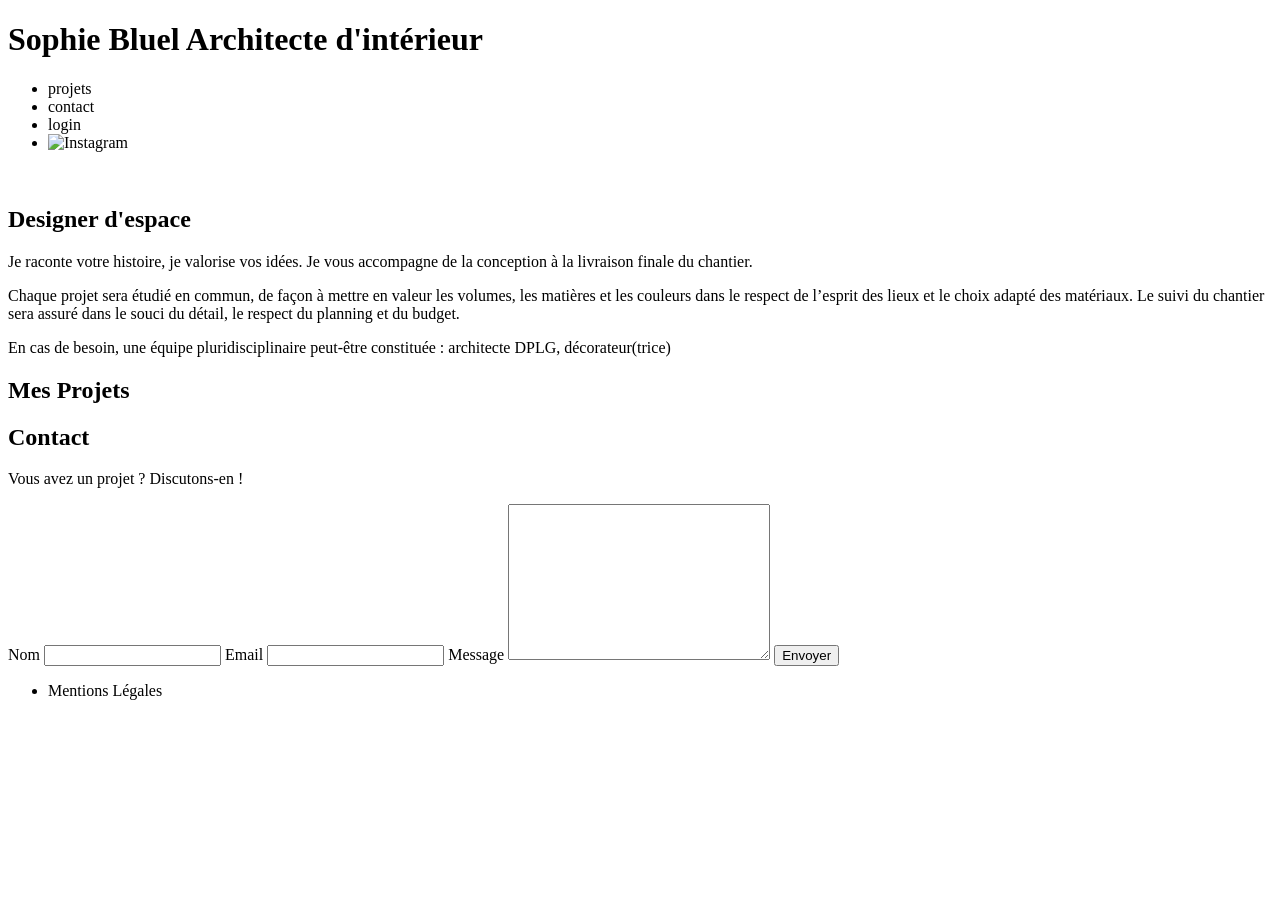
==== FrontEnd/index.html @ 864c0a17 "Base du code fournit + etape 0; 1 et 2" ====
<!DOCTYPE html>
<html lang="fr">

<head>
	<meta charset="UTF-8">
	<title>Sophie Bluel - Architecte d'intérieur</title>
	<meta name="viewport" content="width=device-width, initial-scale=1.0">
	<link rel="preconnect" href="https://fonts.googleapis.com">
	<link rel="preconnect" href="https://fonts.gstatic.com" crossorigin>
	<link href="https://fonts.googleapis.com/css2?family=Syne:wght@700;800&family=Work+Sans&display=swap"
		rel="stylesheet">
	<meta name="description" content="">
	<link rel="stylesheet" href="./assets/style.css">
</head>

<body>
	<header>
		<h1>Sophie Bluel <span>Architecte d'intérieur</span></h1>
		<nav>
			<ul>
				<li>projets</li>
				<li>contact</li>
				<li>login</li>
				<li><img src="./assets/icons/instagram.png" alt="Instagram"></li>
			</ul>
		</nav>
	</header>
	<main>
		<section id="introduction">
			<figure>
				<img src="./assets/images/sophie-bluel.png" alt="">
			</figure>
			<article>
				<h2>Designer d'espace</h2>
				<p>Je raconte votre histoire, je valorise vos idées. Je vous accompagne de la conception à la livraison
					finale du chantier.</p>
				<p>Chaque projet sera étudié en commun, de façon à mettre en valeur les volumes, les matières et les
					couleurs dans le respect de l’esprit des lieux et le choix adapté des matériaux. Le suivi du
					chantier sera assuré dans le souci du détail, le respect du planning et du budget.</p>
				<p>En cas de besoin, une équipe pluridisciplinaire peut-être constituée : architecte DPLG,
					décorateur(trice)</p>
			</article>
		</section>
		<section id="portfolio">
			<h2>Mes Projets</h2>
			<div class="gallery">
			</div>
		</section>
		<section id="contact">
			<h2>Contact</h2>
			<p>Vous avez un projet ? Discutons-en !</p>
			<form action="#" method="post">
				<label for="name">Nom</label>
				<input type="text" name="name" id="name">
				<label for="email">Email</label>
				<input type="email" name="email" id="email">
				<label for="message">Message</label>
				<textarea name="message" id="message" cols="30" rows="10"></textarea>
				<input type="submit" value="Envoyer">
			</form>
		</section>
	</main>

	<footer>
		<nav>
			<ul>
				<li>Mentions Légales</li>
			</ul>
		</nav>
	</footer>
	<script src="./script.js"></script>
</body>

</html>
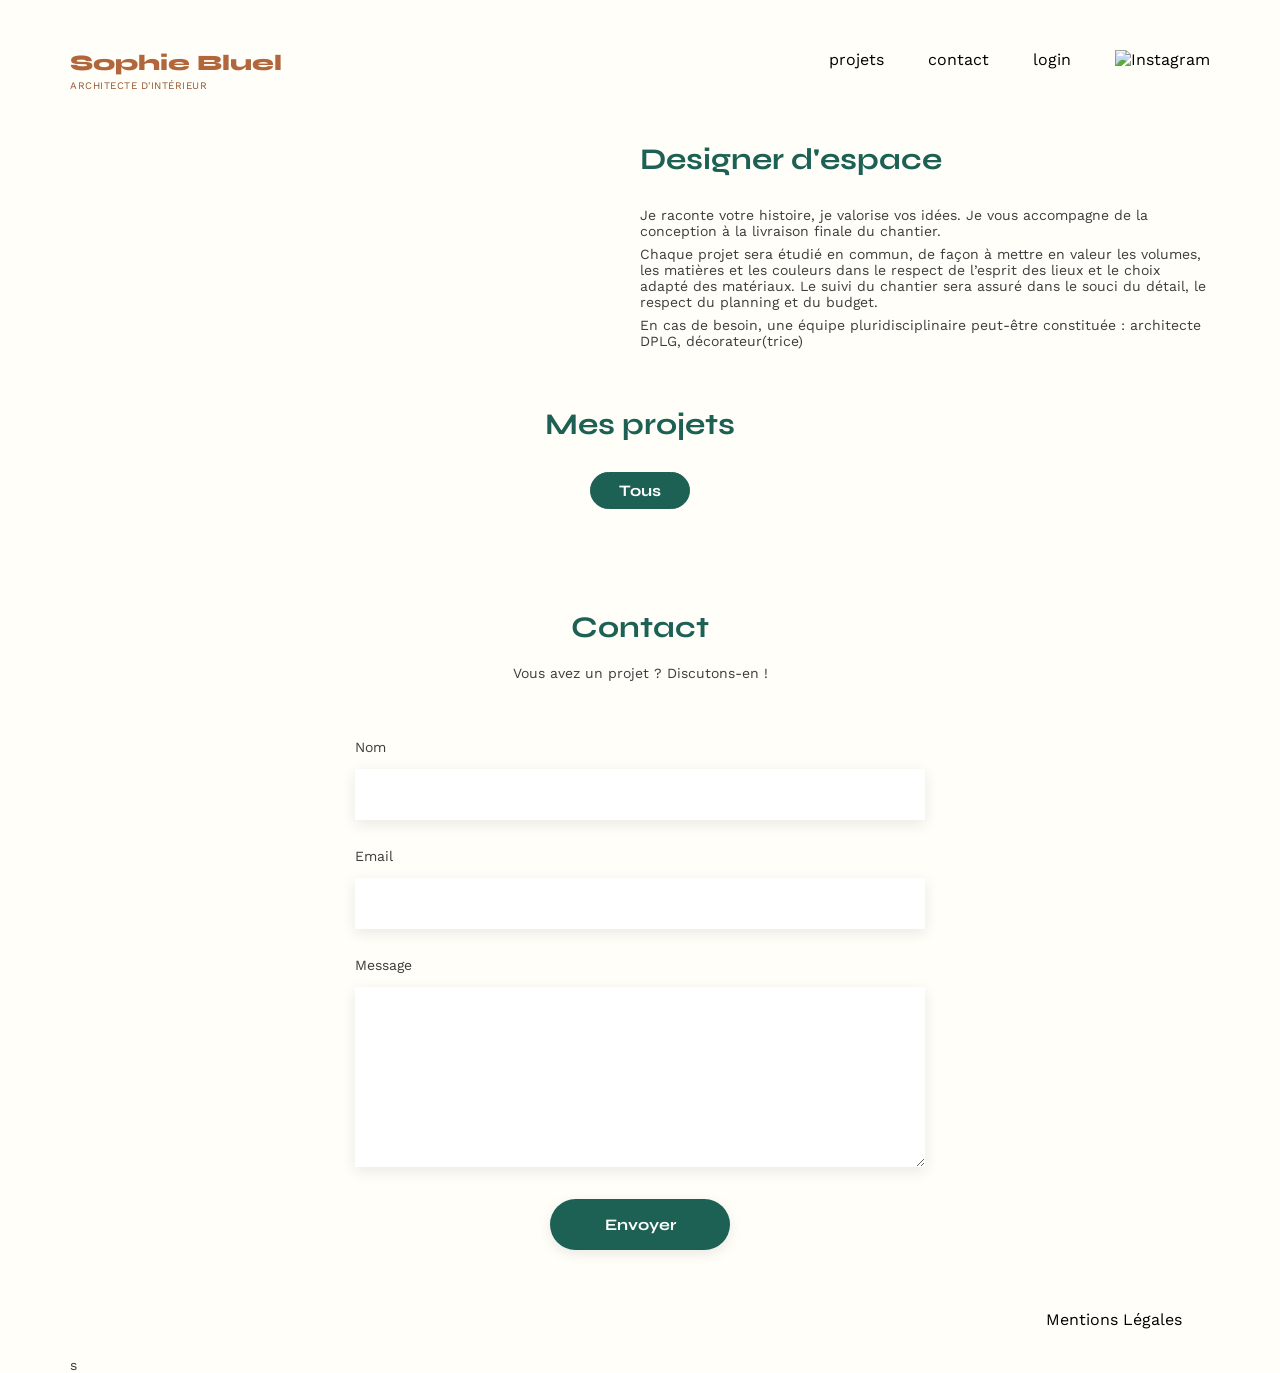
==== commit b32638f5: "Etape 3 et 4 ok + css ameliorés" ====
--- a/FrontEnd/index.html
+++ b/FrontEnd/index.html
@@ -42,7 +42,9 @@
 			</article>
 		</section>
 		<section id="portfolio">
-			<h2>Mes Projets</h2>
+			<h2>Mes projets</h2>
+			<div class="filters">
+			</div>
 			<div class="gallery">
 			</div>
 		</section>
@@ -68,6 +70,7 @@
 			</ul>
 		</nav>
 	</footer>
+	<script src="./api.js"></script>s
 	<script src="./script.js"></script>
 </body>
 
--- a/FrontEnd/assets/style.css
+++ b/FrontEnd/assets/style.css
@@ -0,0 +1,333 @@
+/* http://meyerweb.com/eric/tools/css/reset/
+   v2.0 | 20110126
+   License: none (public domain)
+*/
+
+html,
+body,
+div,
+span,
+applet,
+object,
+iframe,
+h1,
+h2,
+h3,
+h4,
+h5,
+h6,
+p,
+blockquote,
+pre,
+a,
+abbr,
+acronym,
+address,
+big,
+cite,
+code,
+del,
+dfn,
+em,
+img,
+ins,
+kbd,
+q,
+s,
+samp,
+small,
+strike,
+strong,
+sub,
+sup,
+tt,
+var,
+b,
+u,
+i,
+center,
+dl,
+dt,
+dd,
+ol,
+ul,
+li,
+fieldset,
+form,
+label,
+legend,
+table,
+caption,
+tbody,
+tfoot,
+thead,
+tr,
+th,
+td,
+article,
+aside,
+canvas,
+details,
+embed,
+figure,
+figcaption,
+footer,
+header,
+hgroup,
+menu,
+nav,
+output,
+ruby,
+section,
+summary,
+time,
+mark,
+audio,
+video {
+  margin: 0;
+  padding: 0;
+  border: 0;
+  font-size: 100%;
+  font: inherit;
+  vertical-align: baseline;
+}
+
+/* HTML5 display-role reset for older browsers */
+article,
+aside,
+details,
+figcaption,
+figure,
+footer,
+header,
+hgroup,
+menu,
+nav,
+section {
+  display: block;
+}
+body {
+  line-height: 1;
+}
+ol,
+ul {
+  list-style: none;
+}
+blockquote,
+q {
+  quotes: none;
+}
+blockquote:before,
+blockquote:after,
+q:before,
+q:after {
+  content: "";
+  content: none;
+}
+table {
+  border-collapse: collapse;
+  border-spacing: 0;
+}
+/** end reset css**/
+
+/* Général */
+
+body {
+  max-width: 1140px;
+  margin: auto;
+  font-family: "Work Sans", sans-serif;
+  font-size: 14px;
+  line-height: normal;
+  background-color: #fffef8;
+  color: #3d3d3d;
+}
+
+/* Header */
+
+header {
+  display: flex;
+  justify-content: space-between;
+  margin: 50px 0;
+}
+
+section {
+  margin: 50px 0;
+}
+
+h1 {
+  display: flex;
+  flex-direction: column;
+  gap: 4px;
+  font-family: "Syne", sans-serif;
+  font-size: 22px;
+  font-weight: 800;
+  color: #b1663c;
+}
+
+h1 > span {
+  font-family: "Work Sans", sans-serif;
+  font-size: 10px;
+  font-weight: 400;
+  letter-spacing: 0.5px;
+  text-transform: uppercase;
+  color: #93532f;
+}
+
+h2 {
+  font-family: "Syne", sans-serif;
+  font-weight: 700;
+  font-size: 30px;
+  color: #1d6154;
+}
+
+nav ul {
+  display: flex;
+  align-items: center;
+  gap: 44px;
+  list-style-type: none;
+  color: #000000;
+}
+
+nav li {
+  font-size: 16px;
+}
+
+li:hover {
+  color: #b1663c;
+}
+
+/* Introduction */
+
+#introduction {
+  display: flex;
+  align-items: center;
+}
+
+#introduction figure {
+  flex: 1;
+}
+
+#introduction img {
+  display: block;
+  margin: auto;
+  width: 80%;
+}
+
+#introduction article {
+  flex: 1;
+}
+
+#introduction h2 {
+  margin-bottom: 30px;
+}
+
+#introduction p {
+  margin-bottom: 7px;
+}
+
+/* Portfolio */
+
+#portfolio h2 {
+  text-align: center;
+  margin-bottom: 30px;
+}
+
+.filters {
+  display: flex;
+  justify-content: center;
+  gap: 10px;
+  margin-bottom: 50px;
+}
+
+.filter-button {
+  box-sizing: border-box;
+  height: 37px;
+  min-width: 100px;
+  padding: 0 12px;
+  font-family: "Syne", sans-serif;
+  font-weight: 700;
+  font-size: 16px;
+  color: #1d6154;
+  background-color: white;
+  border: 1px solid #1d6154;
+  border-radius: 60px;
+  cursor: pointer;
+}
+
+.filter-button.active,
+.filter-button:hover {
+  color: white;
+  background-color: #1d6154;
+}
+
+.gallery {
+  width: 100%;
+  display: grid;
+  grid-template-columns: 1fr 1fr 1fr;
+  gap: 20px;
+}
+
+.gallery img {
+  width: 100%;
+}
+
+#contact {
+  width: 50%;
+  margin: auto;
+}
+
+/* Contact  */
+
+#contact > * {
+  text-align: center;
+}
+
+#contact h2 {
+  margin-bottom: 20px;
+}
+
+#contact form {
+  text-align: left;
+  margin-top: 30px;
+  display: flex;
+  flex-direction: column;
+}
+
+#contact input {
+  height: 51px;
+  background-color: #ffffff;
+  font-size: 16px;
+  border: none;
+  box-shadow: 0px 4px 14px rgba(0, 0, 0, 0.09);
+  padding: 0 15px;
+}
+
+#contact label {
+  margin: 28px 0 14px 0;
+}
+
+#contact textarea {
+  background-color: #ffffff;
+  border: none;
+  box-shadow: 0px 4px 14px rgba(0, 0, 0, 0.09);
+  padding: 15px; /* Pour le confort d'écriture */
+}
+
+#contact input[type="submit"] {
+  font-family: "Syne", sans-serif;
+  font-weight: 700;
+  color: white;
+  background-color: #1d6154;
+  margin: 32px auto;
+  width: 180px;
+  text-align: center;
+  border-radius: 60px;
+}
+
+/* Footer */
+
+footer nav ul {
+  display: flex;
+  justify-content: flex-end;
+  margin: 28px;
+}
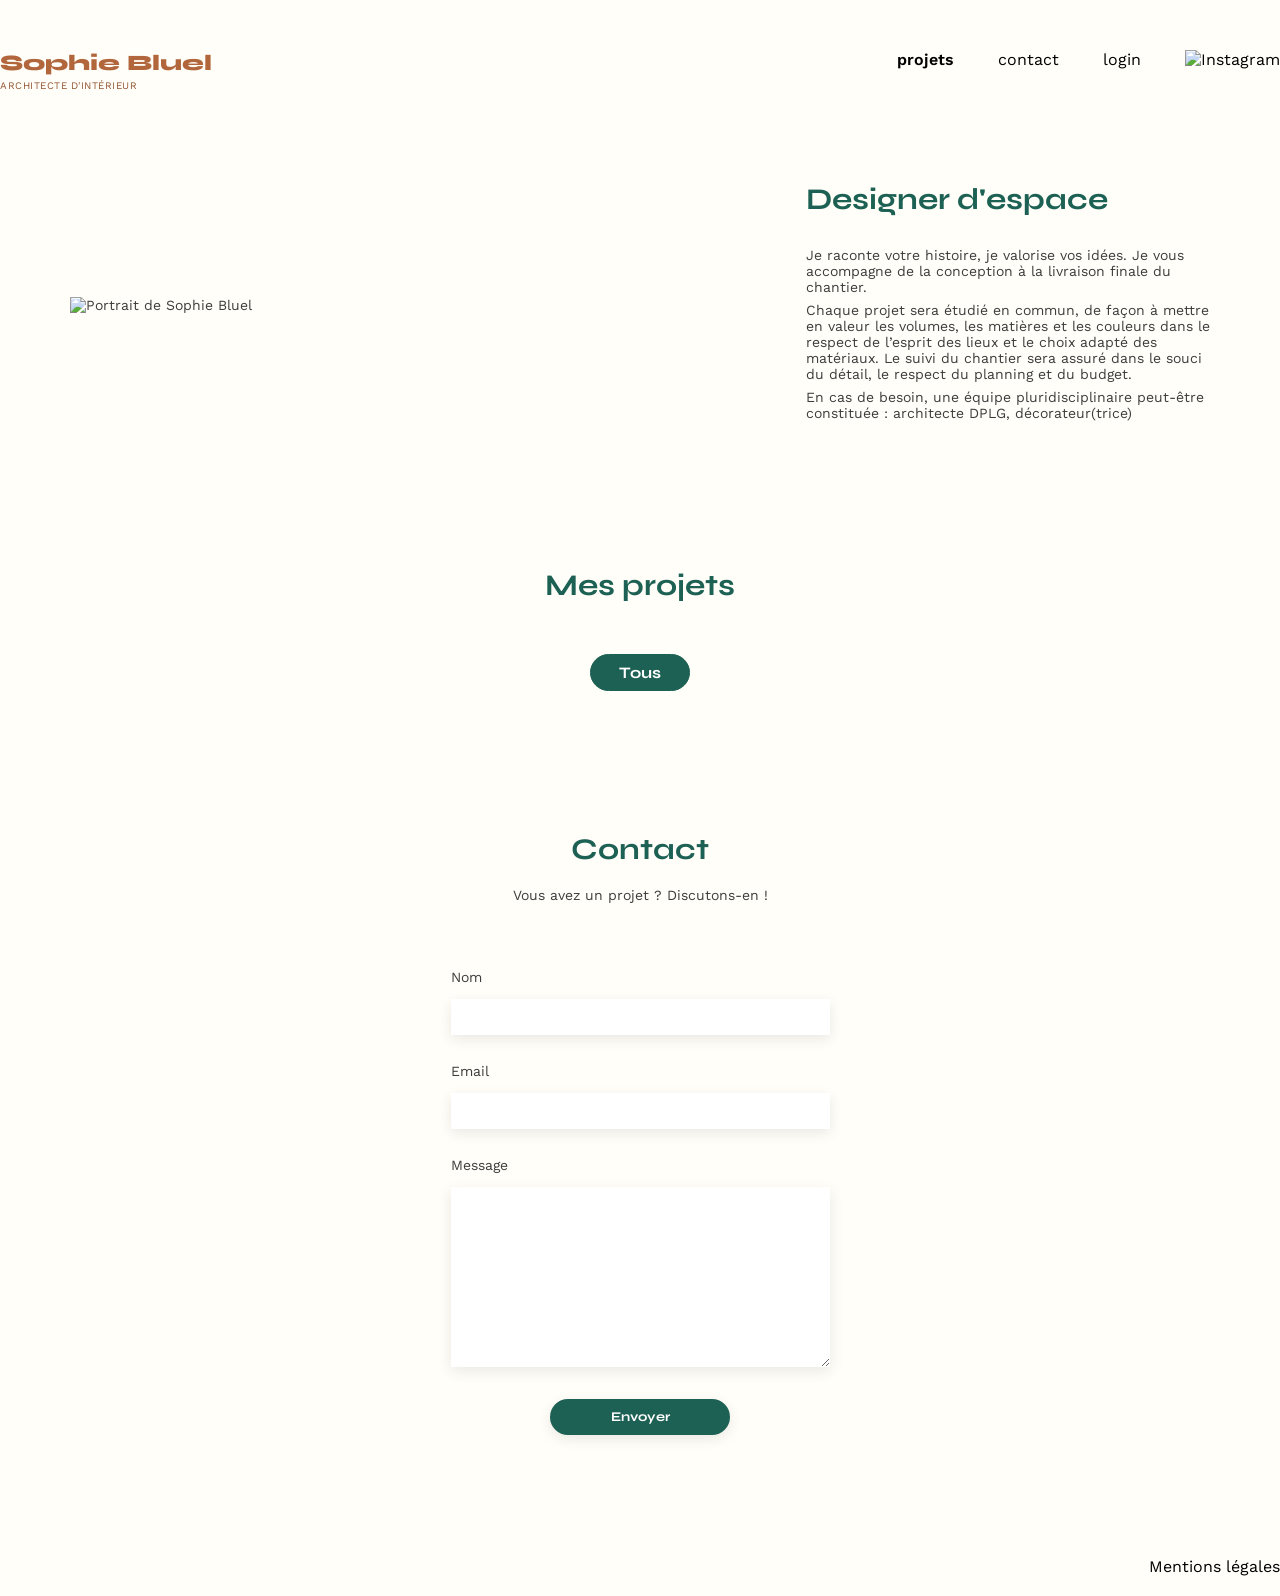
==== commit 8e77e492: "Les étapes 5 validés et css modifiés pour maquette" ====
--- a/FrontEnd/index.html
+++ b/FrontEnd/index.html
@@ -7,9 +7,10 @@
 	<meta name="viewport" content="width=device-width, initial-scale=1.0">
 	<link rel="preconnect" href="https://fonts.googleapis.com">
 	<link rel="preconnect" href="https://fonts.gstatic.com" crossorigin>
+	<link rel="stylesheet" href="https://cdnjs.cloudflare.com/ajax/libs/font-awesome/6.2.1/css/all.min.css">
 	<link href="https://fonts.googleapis.com/css2?family=Syne:wght@700;800&family=Work+Sans&display=swap"
 		rel="stylesheet">
-	<meta name="description" content="">
+	<meta name="description" content="Sophie Bluel, architecte d'intérieur : découvrez ses projets et contactez-la">
 	<link rel="stylesheet" href="./assets/style.css">
 </head>
 
@@ -18,9 +19,9 @@
 		<h1>Sophie Bluel <span>Architecte d'intérieur</span></h1>
 		<nav>
 			<ul>
-				<li>projets</li>
-				<li>contact</li>
-				<li>login</li>
+				<li><a href="index.html" class="active">projets</a></li>
+				<li><a href="#contact">contact</a></li>
+				<li><a href="login.html">login</a></li>
 				<li><img src="./assets/icons/instagram.png" alt="Instagram"></li>
 			</ul>
 		</nav>
@@ -28,7 +29,7 @@
 	<main>
 		<section id="introduction">
 			<figure>
-				<img src="./assets/images/sophie-bluel.png" alt="">
+				<img src="./assets/images/sophie-bluel.png" alt="Portrait de Sophie Bluel">
 			</figure>
 			<article>
 				<h2>Designer d'espace</h2>
@@ -66,11 +67,11 @@
 	<footer>
 		<nav>
 			<ul>
-				<li>Mentions Légales</li>
+				<li>Mentions légales</li>
 			</ul>
 		</nav>
 	</footer>
-	<script src="./api.js"></script>s
+	<script src="./api.js"></script>
 	<script src="./script.js"></script>
 </body>
 
--- a/FrontEnd/assets/style.css
+++ b/FrontEnd/assets/style.css
@@ -130,11 +130,13 @@
 }
 /** end reset css**/
 
+/*Page d'accueil/projets*/
+
 /* Général */
 
 body {
-  max-width: 1140px;
-  margin: auto;
+  height: auto;
+  margin: 0;
   font-family: "Work Sans", sans-serif;
   font-size: 14px;
   line-height: normal;
@@ -142,16 +144,33 @@
   color: #3d3d3d;
 }
 
+header,
+main,
+footer {
+  max-width: 1440px;
+  margin: 0 auto;
+}
+
+h2 {
+  font-family: "Syne", sans-serif;
+  font-weight: 700;
+  font-size: 30px;
+  color: #1d6154;
+}
+
 /* Header */
 
 header {
   display: flex;
   justify-content: space-between;
-  margin: 50px 0;
-}
-
-section {
-  margin: 50px 0;
+  max-width: 1440px;
+  margin: 50px auto;
+}
+
+main section {
+  max-width: 1140px;
+  margin: 90px auto;
+  padding: 0 50px;
 }
 
 h1 {
@@ -173,13 +192,6 @@
   color: #93532f;
 }
 
-h2 {
-  font-family: "Syne", sans-serif;
-  font-weight: 700;
-  font-size: 30px;
-  color: #1d6154;
-}
-
 nav ul {
   display: flex;
   align-items: center;
@@ -192,29 +204,45 @@
   font-size: 16px;
 }
 
+header nav ul li a.active {
+  font-weight: 600;
+}
+
 li:hover {
   color: #b1663c;
 }
 
+nav img {
+  width: 19px;
+  height: auto;
+}
+
+nav a {
+  color: inherit;
+  text-decoration: none;
+}
 /* Introduction */
 
 #introduction {
   display: flex;
   align-items: center;
-}
-
-#introduction figure {
-  flex: 1;
+  justify-content: space-between;
+  gap: 72px;
 }
 
 #introduction img {
   display: block;
   margin: auto;
-  width: 80%;
+  height: auto;
+  width: 463px;
 }
 
 #introduction article {
-  flex: 1;
+  max-width: 404px;
+}
+
+#introduction figure {
+  margin: 0;
 }
 
 #introduction h2 {
@@ -229,7 +257,8 @@
 
 #portfolio h2 {
   text-align: center;
-  margin-bottom: 30px;
+  margin-bottom: 51px;
+  margin-top: 139px;
 }
 
 .filters {
@@ -248,7 +277,7 @@
   font-weight: 700;
   font-size: 16px;
   color: #1d6154;
-  background-color: white;
+  background-color: #fffef8;
   border: 1px solid #1d6154;
   border-radius: 60px;
   cursor: pointer;
@@ -264,37 +293,177 @@
   width: 100%;
   display: grid;
   grid-template-columns: 1fr 1fr 1fr;
-  gap: 20px;
+  gap: 18px;
 }
 
 .gallery img {
   width: 100%;
 }
+
+/* Contact  */
 
 #contact {
   width: 50%;
   margin: auto;
 }
 
-/* Contact  */
-
-#contact > * {
-  text-align: center;
+#contact {
+  max-width: 379px;
+  margin: 90px auto;
 }
 
 #contact h2 {
   margin-bottom: 20px;
 }
 
+#contact h2,
+#contact p {
+  text-align: center;
+}
+
 #contact form {
   text-align: left;
-  margin-top: 30px;
+  margin-top: 38px;
   display: flex;
   flex-direction: column;
 }
 
 #contact input {
-  height: 51px;
+  height: 36px;
+  background-color: #ffffff;
+  border: none;
+  box-shadow: 0px 4px 14px rgba(0, 0, 0, 0.09);
+  padding: 0 15px;
+}
+
+#contact label {
+  margin: 28px 0 14px 0;
+}
+
+#contact textarea {
+  background-color: #ffffff;
+  border: none;
+  box-shadow: 0px 4px 14px rgba(0, 0, 0, 0.09);
+  padding: 15px;
+}
+
+#contact input[type="submit"] {
+  font-family: "Syne", sans-serif;
+  font-weight: 700;
+  color: white;
+  background-color: #1d6154;
+  margin: 32px auto;
+  width: 180px;
+  height: 36px;
+  text-align: center;
+  border-radius: 60px;
+}
+
+/* Footer */
+
+footer {
+  padding-bottom: 20px;
+}
+
+footer nav ul {
+  display: flex;
+  justify-content: flex-end;
+}
+
+/*Page d'accueil mode édition/utilisateur connecté*/
+
+.edit-banner {
+  background-color: #000000;
+  color: #ffffff;
+  width: 100%;
+  height: 59px;
+  display: flex;
+  justify-content: center;
+  align-items: center;
+  gap: 10px;
+  font-family: "Work Sans", sans-serif;
+  font-size: 16px;
+}
+
+#portfolio h2 {
+  display: flex;
+  justify-content: center;
+  align-items: center;
+  gap: 30px;
+}
+
+.btn-edit {
+  background: none;
+  border: none;
+  font-family: "Work Sans", sans-serif;
+  font-size: 14px;
+  font-weight: 400;
+  color: #000000;
+  cursor: pointer;
+  display: flex;
+  align-items: center;
+  gap: 8px;
+}
+
+.btn-edit:hover {
+  text-decoration: underline;
+}
+
+/*PAGE LOGIN*/
+
+body.login-page {
+  display: flex;
+  flex-direction: column;
+  min-height: 100vh;
+}
+
+body.login-page main {
+  flex: 1;
+}
+
+body.login-page header,
+body.login-page footer {
+  width: 100%;
+}
+
+#login {
+  flex: 1;
+  margin-top: 100px; /* 50px (marge du header) + 100px = 150px entre le header et le titre */
+}
+
+#login h2 {
+  text-align: center;
+  font-family: "Syne", sans-serif;
+  font-weight: 700;
+  font-size: 30px;
+  color: #1d6154;
+  margin-bottom: 37px;
+}
+
+#login a {
+  color: #3d3d3d;
+  font-size: 14px;
+  text-decoration: underline;
+}
+
+#login form {
+  text-align: left;
+  display: flex;
+  flex-direction: column;
+  max-width: 379px;
+  margin-left: auto;
+  margin-right: auto;
+}
+
+#login form a {
+  text-align: center;
+  color: #3d3d3d;
+  font-size: 14px;
+  text-decoration: underline;
+}
+
+#login input {
+  height: 36px;
   background-color: #ffffff;
   font-size: 16px;
   border: none;
@@ -302,32 +471,26 @@
   padding: 0 15px;
 }
 
-#contact label {
-  margin: 28px 0 14px 0;
-}
-
-#contact textarea {
-  background-color: #ffffff;
-  border: none;
-  box-shadow: 0px 4px 14px rgba(0, 0, 0, 0.09);
-  padding: 15px; /* Pour le confort d'écriture */
-}
-
-#contact input[type="submit"] {
+#login label {
+  margin: 28px 0 7px 0;
+  font-size: 14px;
+  color: #3d3d3d;
+}
+
+#login label:first-of-type {
+  margin-top: 0;
+}
+
+#login input[type="submit"] {
   font-family: "Syne", sans-serif;
   font-weight: 700;
   color: white;
   background-color: #1d6154;
   margin: 32px auto;
   width: 180px;
+  height: 36px;
   text-align: center;
   border-radius: 60px;
-}
-
-/* Footer */
-
-footer nav ul {
-  display: flex;
-  justify-content: flex-end;
-  margin: 28px;
-}
+  border: none;
+  cursor: pointer;
+}
